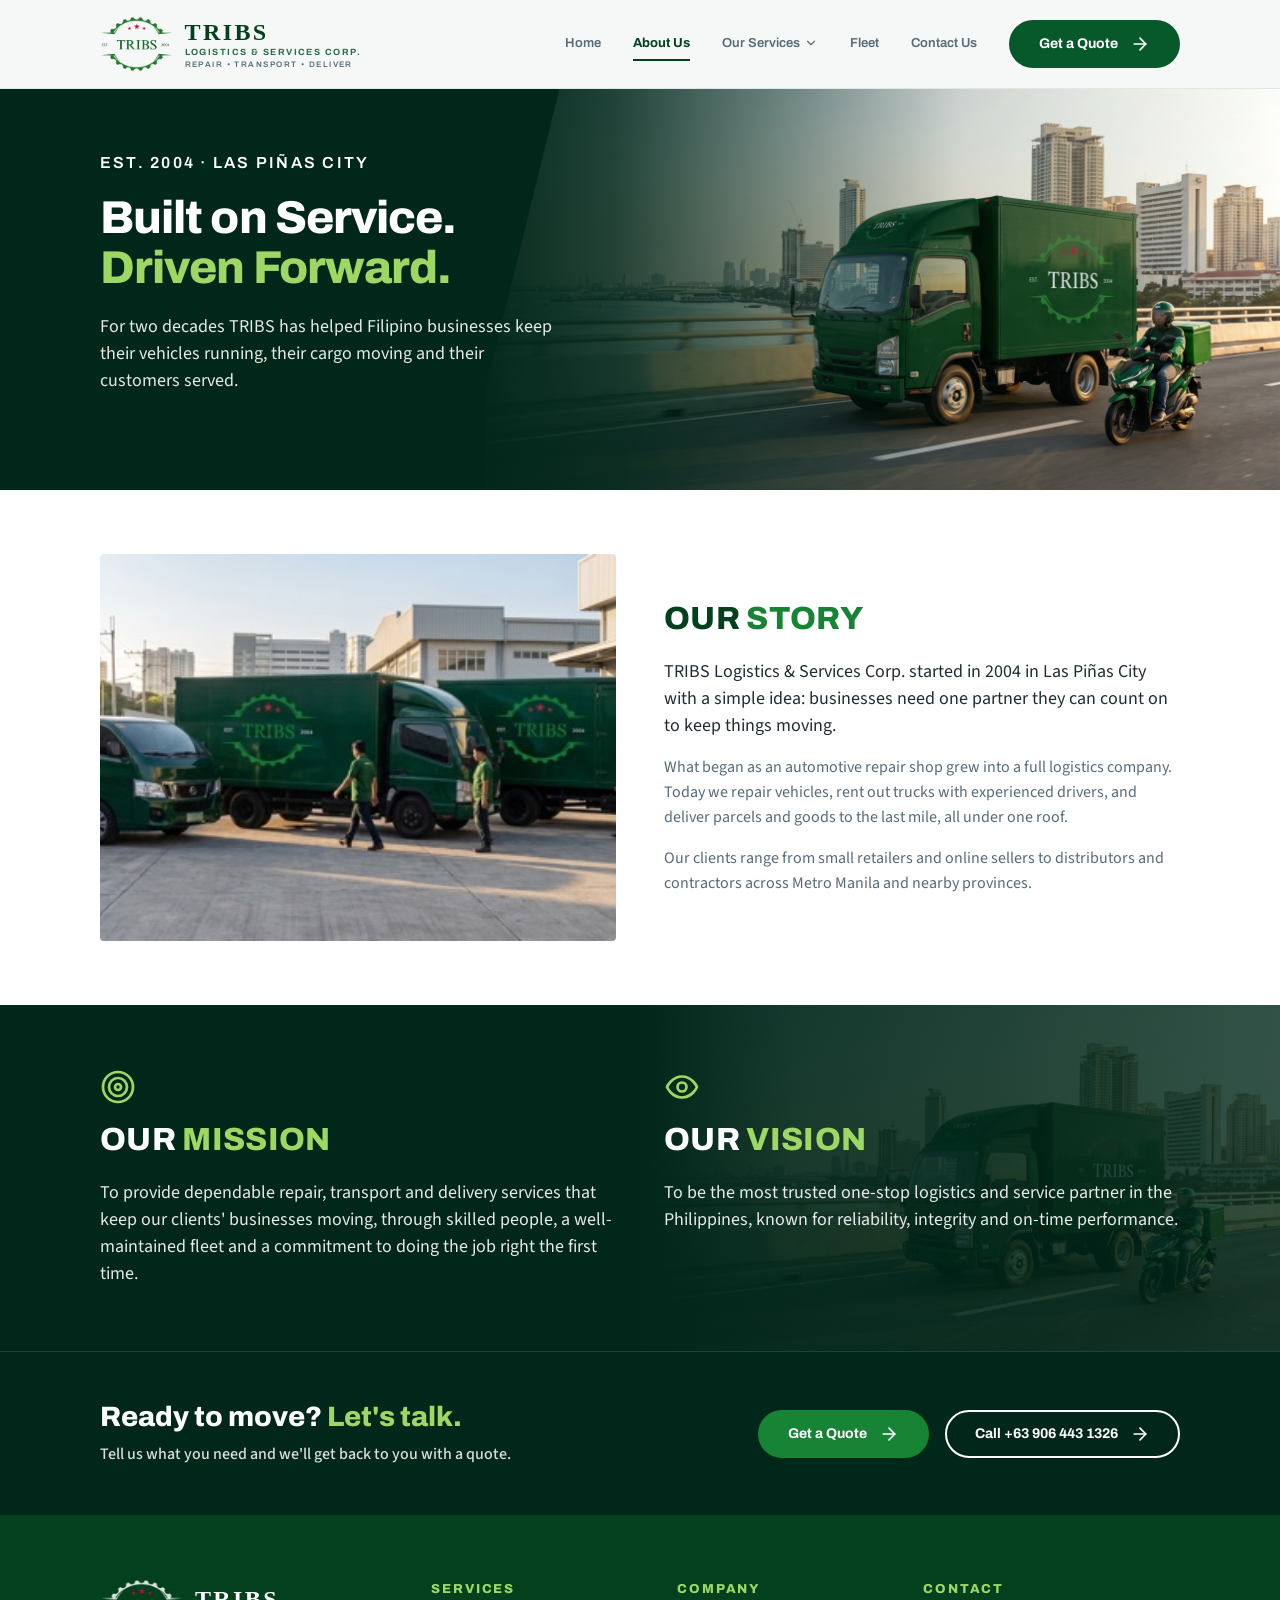
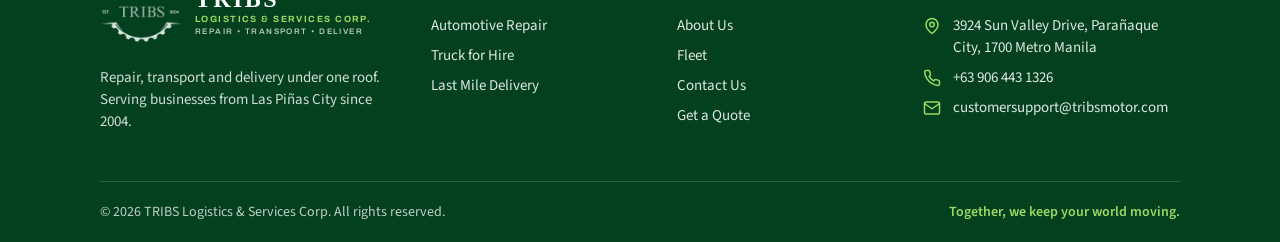
==== about.html @ c8622052 "TRIBS website: client review build Static site with new emblem lockup, Higgsfield photos, real conta" ====
<!doctype html>
<html lang="en-PH">
<head>
  <meta charset="utf-8">
  <meta name="viewport" content="width=device-width, initial-scale=1">
  <title>About Us | TRIBS Logistics &amp; Services Corp.</title>
  <meta name="description" content="Since 2004, TRIBS Logistics & Services Corp. has provided automotive repair, truck for hire and last-mile delivery from Las Piñas City.">
  <meta property="og:title" content="About Us | TRIBS">
  <meta property="og:description" content="One partner. Three solutions. Automotive repair, truck for hire and last-mile delivery.">
  <meta property="og:image" content="assets/photos/hero-fleet.jpg">
  <meta name="theme-color" content="#03401e">
  <link rel="icon" href="assets/logos/tribs-favicon.png">
  <link rel="preconnect" href="https://fonts.googleapis.com">
  <link rel="preconnect" href="https://fonts.gstatic.com" crossorigin>
  <link rel="stylesheet" href="css/styles.css">
</head>
<body>
  <a class="skip-link" href="#main">Skip to content</a>

  <header class="site-header">
    <div class="container header-inner">
      <a class="header-logo brand" href="index.html" aria-label="TRIBS Logistics &amp; Services Corp. home">
        <picture>
          <source srcset="assets/logos/tribs-emblem-white.png" media="(prefers-color-scheme: dark)">
          <img src="assets/logos/tribs-emblem-light.png" alt="" width="70" height="56">
        </picture>
        <span class="brand-text">
          <span class="brand-name">TRIBS</span>
          <span class="brand-sub">Logistics &amp; Services Corp.</span>
          <span class="brand-tag">Repair &bull; Transport &bull; Deliver</span>
        </span>
      </a>
      <button class="menu-toggle" type="button" aria-expanded="false" aria-controls="site-nav" aria-label="Open menu">
        <svg data-icon="menu" width="26"></svg>
      </button>
      <nav class="nav" id="site-nav" aria-label="Main">
        <ul class="nav-list">
          <li><a class="nav-link" href="index.html">Home</a></li>
          <li><a class="nav-link" href="about.html" aria-current="page">About Us</a></li>
          <li class="has-menu">
            <button class="nav-link" type="button" aria-haspopup="true" aria-expanded="false">Our Services <svg data-icon="chevron-down" width="14"></svg></button>
            <ul class="submenu">
              <li><a href="services.html#repair"><svg data-icon="wrench" width="18"></svg>Automotive Repair</a></li>
              <li><a href="services.html#truck"><svg data-icon="truck" width="18"></svg>Truck for Hire</a></li>
              <li><a href="services.html#delivery"><svg data-icon="map-pin" width="18"></svg>Last Mile Delivery</a></li>
            </ul>
          </li>
          <li><a class="nav-link" href="fleet.html">Fleet</a></li>
          <li><a class="nav-link" href="contact.html">Contact Us</a></li>
          <li class="nav-cta"><a class="btn btn-primary" href="contact.html"><span>Get a Quote</span><svg data-icon="arrow-right" width="20"></svg></a></li>
        </ul>
      </nav>
      <a class="btn btn-primary header-cta" href="contact.html"><span>Get a Quote</span><svg data-icon="arrow-right" width="20"></svg></a>
    </div>
  </header>

  <main id="main">
    <section class="hero page-hero" aria-labelledby="page-title">
      <div class="hero-media"><img src="assets/photos/hero-fleet.jpg" srcset="assets/photos/hero-fleet-800.jpg 800w, assets/photos/hero-fleet.jpg 1600w" sizes="(max-width: 760px) 100vw, 70vw" alt="" fetchpriority="high"></div>
      <div class="container hero-inner">
        <div class="hero-copy">
          <p class="eyebrow">Est. 2004 · Las Piñas City</p>
          <h1 class="display" id="page-title">Built on Service. <span class="accent">Driven Forward.</span></h1>
          <p class="lead">For two decades TRIBS has helped Filipino businesses keep their vehicles running, their cargo moving and their customers served.</p>
        </div>
      </div>
    </section>

    <section class="section" aria-labelledby="story-title">
      <div class="container split">
        <div class="split-media"><img src="assets/photos/service-truck.jpg" srcset="assets/photos/service-truck-600.jpg 600w, assets/photos/service-truck.jpg 1200w" sizes="(max-width: 900px) 100vw, 33vw" alt="TRIBS trucks lined up at the depot" loading="lazy"></div>
        <div class="split-copy">
          <div class="st st-start">
            <h2 class="st-text" id="story-title">Our <span class="st-accent">Story</span></h2>
          </div>
          <p class="lead">TRIBS Logistics &amp; Services Corp. started in 2004 in Las Piñas City with a simple idea: businesses need one partner they can count on to keep things moving.</p>
          <p>What began as an automotive repair shop grew into a full logistics company. Today we repair vehicles, rent out trucks with experienced drivers, and deliver parcels and goods to the last mile, all under one roof.</p>
          <p>Our clients range from small retailers and online sellers to distributors and contractors across Metro Manila and nearby provinces.</p>
        </div>
      </div>
    </section>


    <section class="section band-inverse on-inverse" aria-label="Mission and vision">
      <div class="band-media"><img src="assets/photos/hero-fleet.jpg" srcset="assets/photos/hero-fleet-800.jpg 800w, assets/photos/hero-fleet.jpg 1600w" sizes="(max-width: 760px) 100vw, 70vw" alt="" loading="lazy"></div>
      <div class="container">
        <div class="mv-grid">
          <div class="mv-item">
            <svg data-icon="target" width="36" stroke-width="1.8"></svg>
            <div class="st st-start">
              <h2 class="st-text">Our <span class="st-accent">Mission</span></h2>
            </div>
            <p class="lead">To provide dependable repair, transport and delivery services that keep our clients' businesses moving, through skilled people, a well-maintained fleet and a commitment to doing the job right the first time.</p>
          </div>
          <div class="mv-item">
            <svg data-icon="eye" width="36" stroke-width="1.8"></svg>
            <div class="st st-start">
              <h2 class="st-text">Our <span class="st-accent">Vision</span></h2>
            </div>
            <p class="lead">To be the most trusted one-stop logistics and service partner in the Philippines, known for reliability, integrity and on-time performance.</p>
          </div>
        </div>
      </div>
    </section>


    <!-- CTA -->
    <section class="cta-band" aria-labelledby="cta-title">
      <div class="container cta-inner">
        <div>
          <h2 id="cta-title">Ready to move? <span>Let's talk.</span></h2>
          <p>Tell us what you need and we'll get back to you with a quote.</p>
        </div>
        <div class="btn-row">
          <a class="btn btn-bright" href="contact.html"><span>Get a Quote</span><svg data-icon="arrow-right" width="20"></svg></a>
          <a class="btn btn-inverse" href="tel:+639064431326"><span>Call +63 906 443 1326</span><svg data-icon="arrow-right" width="20"></svg></a>
        </div>
      </div>
    </section>
  </main>

  <footer class="site-footer">
    <div class="container">
      <div class="footer-grid">
        <div>
          <a class="footer-logo brand" href="index.html" aria-label="TRIBS Logistics &amp; Services Corp. home">
            <img src="assets/logos/tribs-emblem-white.png" alt="" width="80" height="64" loading="lazy">
            <span class="brand-text">
              <span class="brand-name">TRIBS</span>
              <span class="brand-sub">Logistics &amp; Services Corp.</span>
              <span class="brand-tag">Repair &bull; Transport &bull; Deliver</span>
            </span>
          </a>
          <p class="footer-about">Repair, transport and delivery under one roof. Serving businesses from Las Piñas City since 2004.</p>
        </div>
        <div>
          <h2 class="footer-head">Services</h2>
          <ul class="footer-links">
            <li><a href="services.html#repair">Automotive Repair</a></li>
            <li><a href="services.html#truck">Truck for Hire</a></li>
            <li><a href="services.html#delivery">Last Mile Delivery</a></li>
          </ul>
        </div>
        <div>
          <h2 class="footer-head">Company</h2>
          <ul class="footer-links">
            <li><a href="about.html">About Us</a></li>
            <li><a href="fleet.html">Fleet</a></li>
            <li><a href="contact.html">Contact Us</a></li>
            <li><a href="contact.html">Get a Quote</a></li>
          </ul>
        </div>
        <div>
          <h2 class="footer-head">Contact</h2>
          <ul class="footer-links footer-contact">
            <li><svg data-icon="map-pin" width="18"></svg><span>3924 Sun Valley Drive, Parañaque City, 1700 Metro Manila</span></li>
            <li><svg data-icon="phone" width="18"></svg><a href="tel:+639064431326">+63 906 443 1326</a></li>
            <li><svg data-icon="mail" width="18"></svg><a href="mailto:customersupport@tribsmotor.com">customersupport@tribsmotor.com</a></li>
          </ul>
        </div>
      </div>
      <div class="footer-bottom">
        <span>&copy; <span data-year>2026</span> TRIBS Logistics &amp; Services Corp. All rights reserved.</span>
        <strong>Together, we keep your world moving.</strong>
      </div>
    </div>
  </footer>

  <script src="js/main.js"></script>
</body>
</html>
---- css/styles.css ----
/* TRIBS Logistics & Services Corp. — site styles
   Tokens mirror the TRIBS design system (tokens.json). */

@import url("https://fonts.googleapis.com/css2?family=Archivo:wght@600;700;800;900&family=Source+Sans+3:wght@400;500;600;700&display=swap");

:root {
  /* Brand (fixed in every theme) */
  --forest-900: #01271a;
  --forest-800: #03401e;
  --forest-700: #07582a;
  --forest-600: #178335;
  --lime-400: #9ed864;
  --star-red: #c8141c;

  /* Semantic — light */
  --surface: #ffffff;
  --surface-soft: #f5f8f6;
  --surface-card: #ffffff;
  --surface-inverse: var(--forest-800);
  --border: #dfe8e2;
  --heading: var(--forest-800);
  --ink: #1f2d33;
  --ink-muted: #566b78;
  --ink-accent: #2d6b4c;
  --on-inverse: #ffffff;
  --accent-on-inverse: var(--lime-400);
  --action: var(--forest-700);
  --action-hover: var(--forest-800);
  --on-action: #ffffff;
  --icon-disc: var(--forest-800);
  --focus: var(--forest-600);
  --focus-on-inverse: var(--lime-400);

  /* Type */
  --font-display: Archivo, "Helvetica Neue", Arial, sans-serif;
  --font-sans: "Source Sans 3", "Helvetica Neue", Arial, sans-serif;

  /* Spacing */
  --space-1: 4px;
  --space-2: 8px;
  --space-3: 12px;
  --space-4: 16px;
  --space-5: 20px;
  --space-6: 32px;
  --space-7: 48px;
  --space-8: 64px;

  /* Radius */
  --radius-sm: 4px;
  --radius-md: 8px;
  --radius-pill: 999px;
  --radius-full: 50%;

  /* Shadow */
  --shadow-card: 0 2px 12px rgba(3, 64, 30, 0.08);
  --shadow-disc: 0 0 0 5px #ffffff;

  --content-max: 1080px;
  --header-h: 88px;
}

@media (prefers-color-scheme: dark) {
  :root {
    --surface: #07140e;
    --surface-soft: #0d2218;
    --surface-card: #10281c;
    --surface-inverse: #0a3319;
    --border: #23402f;
    --heading: #e6f3ea;
    --ink: #e2ebe6;
    --ink-muted: #a5b8b0;
    --ink-accent: #9fd3ac;
    --action: var(--lime-400);
    --action-hover: #b6e68a;
    --on-action: var(--forest-900);
    --icon-disc: #178335;
    --focus: var(--lime-400);
    --shadow-card: 0 2px 12px rgba(0, 0, 0, 0.4);
    --shadow-disc: 0 0 0 5px #10281c;
  }
}

/* ---------- Base ---------- */
*, *::before, *::after { box-sizing: border-box; }
html { scroll-behavior: smooth; scroll-padding-top: var(--header-h); }
body {
  margin: 0;
  background: var(--surface);
  color: var(--ink);
  font: 400 16px/25px var(--font-sans);
  -webkit-font-smoothing: antialiased;
}
img { max-width: 100%; display: block; }
a { color: inherit; }
h1, h2, h3, h4 { color: var(--heading); margin: 0; font-family: var(--font-display); }
p { margin: 0; }
:focus-visible { outline: 2px solid var(--focus); outline-offset: 2px; }
.on-inverse :focus-visible, .hero :focus-visible, .band-inverse :focus-visible, .site-footer :focus-visible { outline-color: var(--focus-on-inverse); }

.container { width: 100%; max-width: calc(var(--content-max) + 2 * var(--space-7)); margin: 0 auto; padding-left: var(--space-7); padding-right: var(--space-7); }
.section { padding: var(--space-8) 0; }
.section-soft { background: var(--surface-soft); }
.stack-6 > * + * { margin-top: var(--space-6); }
.visually-hidden { position: absolute !important; width: 1px; height: 1px; overflow: hidden; clip: rect(0 0 0 0); white-space: nowrap; }
.skip-link { font-family: var(--font-display); position: absolute; left: var(--space-4); top: -60px; z-index: 100; background: var(--action); color: var(--on-action); padding: var(--space-2) var(--space-4); border-radius: var(--radius-pill); font-weight: 700; text-decoration: none; }
.skip-link:focus { top: var(--space-3); }

.icon { display: inline-block; flex: none; vertical-align: middle; }

/* ---------- Button ---------- */
.btn {
  display: inline-flex; align-items: center; gap: var(--space-3);
  font: 700 14px/20px var(--font-display);
  padding: 12px 28px; border-radius: var(--radius-pill);
  border: 2px solid transparent; text-decoration: none; cursor: pointer;
  transition: background-color .15s ease, color .15s ease;
  white-space: nowrap;
}
.btn .icon { transition: transform .15s ease; }
.btn:hover .icon { transform: translateX(3px); }
.btn-primary { background: var(--action); color: var(--on-action); }
.btn-primary:hover { background: var(--action-hover); }
.btn-bright { background: var(--forest-600); color: #ffffff; }
.btn-bright:hover { background: var(--forest-700); }
.btn-bright:focus-visible, .btn-inverse:focus-visible { outline-color: var(--focus-on-inverse); }
.btn-outline { background: transparent; color: var(--heading); border-color: var(--heading); }
.btn-outline:hover { background: var(--surface-soft); }
.btn-inverse { background: transparent; color: var(--on-inverse); border-color: var(--on-inverse); }
.btn-inverse:hover { background: rgba(255, 255, 255, 0.1); }
.btn-link { padding: 0; background: none; color: var(--ink-accent); gap: var(--space-2); border-radius: var(--radius-sm); }
.btn-link:hover span { text-decoration: underline; text-underline-offset: 3px; }
.btn-row { display: flex; flex-wrap: wrap; gap: var(--space-4); }

/* ---------- Icon disc ---------- */
.disc { display: inline-grid; place-items: center; border-radius: var(--radius-full); background: var(--icon-disc); color: #ffffff; flex: none; }
.disc-lg { width: 80px; height: 80px; }
.disc-md { width: 56px; height: 56px; }
.disc-ring { box-shadow: var(--shadow-disc); }

/* ---------- Section title ---------- */
.st { display: flex; align-items: center; justify-content: center; gap: var(--space-6); margin-bottom: var(--space-7); }
.st-text { font-size: 32px; line-height: 38px; font-weight: 800; letter-spacing: 0.01em; text-transform: uppercase; color: var(--heading); text-align: center; }
.st-rule { width: 56px; height: 2px; background: var(--heading); flex: none; }
.st-start { flex-direction: column; align-items: flex-start; margin-bottom: var(--space-5); }
.st-start .st-text { text-align: left; }
.st-accent { color: var(--forest-600); }
.on-inverse .st-text { color: var(--on-inverse); }
.on-inverse .st-accent { color: var(--accent-on-inverse); }
.on-inverse .st-rule { background: var(--on-inverse); }
.section-intro { max-width: 640px; margin: calc(-1 * var(--space-6)) auto var(--space-7); text-align: center; color: var(--ink-muted); font-size: 16px; line-height: 24px; font-weight: 500; }

/* ---------- Header ---------- */
.site-header { position: sticky; top: 0; z-index: 50; background: var(--surface-soft); border-bottom: 1px solid var(--border); }
.header-inner { display: flex; align-items: center; gap: var(--space-6); min-height: var(--header-h); }
.brand { display: inline-flex; align-items: center; gap: var(--space-3); flex: none; text-decoration: none; color: var(--heading); }
.brand img { height: 56px; width: auto; }
.brand-text { display: flex; flex-direction: column; line-height: 1; white-space: nowrap; }
.brand-name { font: 800 24px/1 Georgia, "Times New Roman", serif; letter-spacing: 0.1em; color: var(--heading); }
.brand-sub { margin-top: 4px; font: 700 9px/1 var(--font-display); letter-spacing: 0.16em; text-transform: uppercase; color: var(--ink-accent); }
.brand-tag { margin-top: 4px; font: 600 8px/1 var(--font-display); letter-spacing: 0.18em; text-transform: uppercase; color: var(--ink-muted); }
.nav { margin-left: auto; }
.nav-list { display: flex; align-items: center; gap: var(--space-6); list-style: none; margin: 0; padding: 0; }
.nav-link {
  display: inline-flex; align-items: center; gap: var(--space-1);
  font: 600 13px/20px var(--font-display); color: var(--ink-muted);
  text-decoration: none; white-space: nowrap; padding: 6px 0; border: 0; border-bottom: 2px solid transparent;
  background: none; cursor: pointer;
}
.nav-link:hover { color: var(--heading); }
.nav-link[aria-current="page"], .nav-link[data-current] { color: var(--heading); font-weight: 700; border-bottom-color: var(--heading); }
.has-menu { position: relative; }
.submenu {
  position: absolute; top: calc(100% + 10px); left: -16px; min-width: 220px;
  background: var(--surface-card); border: 1px solid var(--border); border-radius: var(--radius-md);
  box-shadow: var(--shadow-card); list-style: none; margin: 0; padding: var(--space-2);
  display: none;
}
.has-menu.is-open .submenu { display: block; }
.submenu a { display: flex; align-items: center; gap: var(--space-3); padding: var(--space-2) var(--space-3); border-radius: var(--radius-sm); font-family: var(--font-display); font-size: 13px; font-weight: 600; color: var(--heading); text-decoration: none; }
.submenu a:hover { background: var(--surface-soft); }
.submenu .icon { color: var(--forest-600); }
.menu-toggle { display: none; margin-left: auto; background: none; border: 0; padding: var(--space-2); color: var(--heading); cursor: pointer; border-radius: var(--radius-sm); }
.header-cta { flex: none; }
.nav-cta { display: none; }

@media (max-width: 960px) {
  :root { --header-h: 72px; }
  .header-logo img { height: 44px; }
  .header-logo .brand-name { font-size: 20px; }
  .header-logo .brand-tag { display: none; }
  .menu-toggle { display: inline-grid; place-items: center; order: 3; margin-left: 0; }
  .header-inner { gap: var(--space-3); }
  .header-cta { order: 2; margin-left: auto; padding: 8px 16px; font-size: 13px; }
  .nav {
    position: absolute; left: 0; right: 0; top: 100%;
    background: var(--surface-soft); border-bottom: 1px solid var(--border);
    padding: var(--space-2) var(--space-4) var(--space-5);
    display: none;
  }
  .site-header.nav-open .nav { display: block; }
  .nav-list { flex-direction: column; align-items: stretch; gap: 0; }
  .nav-link { width: 100%; padding: var(--space-3) 0; font-size: 15px; border-bottom: 1px solid var(--border); justify-content: space-between; }
  .nav-link[aria-current="page"], .nav-link[data-current] { border-bottom-color: var(--border); }
  .submenu { position: static; box-shadow: none; border: 0; background: none; padding: 0 0 var(--space-2) var(--space-3); }
  .nav-cta { display: none; margin-top: var(--space-4); }
}
@media (max-width: 420px) {
  .header-logo img { height: 40px; }
  .header-logo .brand-text { display: none; }
  .header-cta .icon { display: none; }
}
@media (max-width: 359px) {
  .header-cta { display: none; }
  .menu-toggle { margin-left: auto; }
  .nav-cta { display: block; }
}

/* ---------- Hero ---------- */
.hero { position: relative; background: var(--forest-900); color: var(--on-inverse); overflow: hidden; isolation: isolate; }
.hero-media { position: absolute; inset: 0 0 0 38%; z-index: -2; }
.hero-media img { width: 100%; height: 100%; object-fit: cover; }
.hero::before {
  content: ""; position: absolute; inset: 0; z-index: -1;
  background:
    linear-gradient(90deg, var(--forest-900) 0%, var(--forest-900) 36%, rgba(1, 39, 26, 0.85) 48%, rgba(1, 39, 26, 0.15) 75%, rgba(1, 39, 26, 0) 100%);
}
.hero::after {
  /* the single diagonal edge between text panel and photo */
  content: ""; position: absolute; top: 0; bottom: 0; left: 36%; width: 14%; z-index: -1;
  background: var(--forest-900); clip-path: polygon(0 0, 55% 0, 0 100%);
}
.hero-inner { padding-top: var(--space-8); padding-bottom: calc(var(--space-8) + var(--space-6)); min-height: 520px; display: flex; align-items: center; }
.hero-copy { max-width: 540px; }
.eyebrow { display: block; font-family: var(--font-display); font-size: 16px; line-height: 20px; font-weight: 600; letter-spacing: 0.14em; text-transform: uppercase; color: var(--on-inverse); margin-bottom: var(--space-5); }
.display { font-size: 46px; line-height: 50px; font-weight: 800; letter-spacing: -0.02em; color: var(--on-inverse); }
.display .accent { display: block; color: var(--accent-on-inverse); }
.lead { font-size: 18px; line-height: 27px; font-weight: 400; }
.hero .lead { margin: var(--space-5) 0 var(--space-6); color: rgba(255, 255, 255, 0.9); max-width: 460px; }

.page-hero .hero-inner { min-height: 340px; padding-bottom: var(--space-8); }

@media (max-width: 760px) {
  .hero-media { inset: 0; }
  .hero::before { background: linear-gradient(180deg, rgba(1, 39, 26, 0.55) 0%, var(--forest-900) 72%); }
  .hero::after { display: none; }
  .hero-inner { min-height: 560px; align-items: flex-end; padding-top: var(--space-7); padding-bottom: calc(var(--space-7) + var(--space-7)); }
  .page-hero .hero-inner { min-height: 300px; padding-bottom: var(--space-7); }
  .eyebrow { font-size: 12px; line-height: 18px; margin-bottom: var(--space-4); }
  .display { font-size: 34px; line-height: 40px; }
}

/* ---------- Service strip (hero overlap) ---------- */
.service-strip { position: relative; z-index: 2; margin-top: calc(-1 * var(--space-7)); }
.strip { display: grid; grid-template-columns: repeat(3, 1fr); background: var(--surface-card); border: 1px solid var(--border); border-radius: var(--radius-sm); box-shadow: var(--shadow-card); }
.strip a { display: flex; align-items: center; gap: var(--space-4); padding: var(--space-5); text-decoration: none; }
.strip a + a { border-left: 1px solid var(--border); }
.strip a:hover .strip-title { text-decoration: underline; text-underline-offset: 3px; }
.strip-title { display: block; font-family: var(--font-display); font-size: 15px; line-height: 20px; font-weight: 800; text-transform: uppercase; color: var(--heading); }
.strip-sub { display: block; font-size: 14px; line-height: 18px; color: var(--ink-muted); }
@media (max-width: 760px) {
  .strip { grid-template-columns: 1fr; }
  .strip a { padding: var(--space-3) var(--space-4); }
  .strip .disc-md { width: 44px; height: 44px; }
  .strip a + a { border-left: 0; border-top: 1px solid var(--border); }
}

/* ---------- Service card ---------- */
.card-grid { display: grid; grid-template-columns: repeat(3, minmax(0, 1fr)); gap: var(--space-4); }
.card { position: relative; display: flex; flex-direction: column; background: var(--surface-card); border: 1px solid var(--border); border-radius: var(--radius-sm); box-shadow: var(--shadow-card); overflow: hidden; }
.card-media { aspect-ratio: 16 / 7; background: var(--forest-800); }
.card-media img { width: 100%; height: 100%; object-fit: cover; }
.card-body { padding: 0 var(--space-5) var(--space-5); display: flex; flex-direction: column; gap: var(--space-2); flex: 1; }
.card-disc { position: relative; margin-top: -40px; margin-bottom: var(--space-3); }
.card-title { font-size: 19px; line-height: 26px; font-weight: 800; letter-spacing: 0.01em; text-transform: uppercase; color: var(--heading); }
.card-sub { font-size: 16px; line-height: 22px; font-weight: 600; color: var(--ink-accent); }
.card-text { margin: var(--space-2) 0 var(--space-4); font-size: 15px; line-height: 22px; color: var(--ink-muted); flex: 1; }
.card-body .btn-link { align-self: flex-start; }
@media (max-width: 900px) { .card-grid { grid-template-columns: 1fr; max-width: 520px; margin: 0 auto; } }

/* ---------- Feature row ---------- */
.feature-row { display: grid; grid-template-columns: repeat(5, 1fr); }
.feature { display: flex; flex-direction: column; align-items: center; text-align: center; gap: var(--space-2); padding: 0 var(--space-4); }
.feature + .feature { border-left: 1px solid var(--border); }
.feature-title { margin-top: var(--space-2); font-size: 15px; line-height: 20px; font-weight: 700; color: var(--heading); }
.feature-text { font-size: 14px; line-height: 20px; color: var(--ink-muted); }
@media (max-width: 900px) {
  .feature-row { grid-template-columns: repeat(2, 1fr); row-gap: var(--space-6); }
  .feature + .feature { border-left: 0; }
  .feature:nth-child(even) { border-left: 1px solid var(--border); }
  .feature:last-child:nth-child(odd) { grid-column: 1 / -1; }
}

/* ---------- Inverse band (Mission / Vision) ---------- */
.band-inverse { position: relative; background: var(--surface-inverse); color: var(--on-inverse); overflow: hidden; isolation: isolate; }
.band-inverse .band-media { position: absolute; inset: 0 0 0 50%; z-index: -2; }
.band-inverse .band-media img { width: 100%; height: 100%; object-fit: cover; }
.band-inverse::before { content: ""; position: absolute; inset: 0; z-index: -1; background: linear-gradient(90deg, var(--forest-900) 0%, var(--forest-900) 50%, rgba(1, 39, 26, 0.9) 62%, rgba(1, 39, 26, 0.8) 100%); }
.mv-grid { display: grid; grid-template-columns: 1fr 1fr; gap: var(--space-7); }
.mv-item .lead { color: rgba(255, 255, 255, 0.9); }
.mv-item .icon { color: var(--accent-on-inverse); margin-bottom: var(--space-4); }
@media (max-width: 760px) {
  .mv-grid { grid-template-columns: 1fr; }
  .band-inverse .band-media { inset: 0; opacity: 0.35; }
}

/* ---------- Split (text + image) ---------- */
.split { display: grid; grid-template-columns: 1fr 1fr; gap: var(--space-7); align-items: center; }
.split-media img { width: 100%; aspect-ratio: 4 / 3; object-fit: cover; border-radius: var(--radius-sm); }
.split-copy p + p { margin-top: var(--space-4); }
.split-copy .lead { color: var(--ink); }
.split-copy p { color: var(--ink-muted); }
.split-copy .btn-row { margin-top: var(--space-6); }
.split.reverse .split-media { order: 2; }
@media (max-width: 860px) { .split { grid-template-columns: 1fr; } .split.reverse .split-media { order: 0; } }

.check-list { list-style: none; margin: var(--space-5) 0 0; padding: 0; display: grid; gap: var(--space-3); }
.check-list li { display: flex; gap: var(--space-3); align-items: flex-start; color: var(--ink); font-size: 16px; line-height: 24px; }
.check-list .icon { color: var(--forest-600); margin-top: 1px; }

/* ---------- Process steps ---------- */
.steps { display: grid; grid-template-columns: repeat(3, 1fr); gap: var(--space-6); counter-reset: step; list-style: none; margin: 0; padding: 0; }
.step { border-top: 2px solid var(--heading); padding-top: var(--space-4); }
.step::before { counter-increment: step; font-family: var(--font-display); content: "0" counter(step); display: block; font-size: 13px; font-weight: 800; letter-spacing: 0.14em; color: var(--forest-600); margin-bottom: var(--space-2); }
.step h3 { font-size: 17px; line-height: 24px; font-weight: 700; margin-bottom: var(--space-2); }
.step p { font-size: 16px; line-height: 24px; color: var(--ink-muted); }
@media (max-width: 760px) { .steps { grid-template-columns: 1fr; gap: var(--space-5); } }

/* ---------- Detailed service blocks ---------- */
.service-detail + .service-detail { margin-top: var(--space-8); }
.service-detail .disc { margin-bottom: var(--space-4); }
.service-detail h2 { font-size: 32px; line-height: 38px; font-weight: 800; letter-spacing: 0.01em; text-transform: uppercase; }
.service-detail .card-sub { margin: var(--space-2) 0 var(--space-4); font-size: 16px; }

/* ---------- Fleet table ---------- */
.fleet-grid { display: grid; grid-template-columns: repeat(3, minmax(0, 1fr)); gap: var(--space-4); }
.fleet-card { background: var(--surface-card); border: 1px solid var(--border); border-radius: var(--radius-sm); box-shadow: var(--shadow-card); padding: var(--space-5); display: flex; flex-direction: column; gap: var(--space-2); }
.fleet-card .disc { margin-bottom: var(--space-3); }
.fleet-card h3 { font-size: 18px; line-height: 24px; font-weight: 800; text-transform: uppercase; }
.fleet-card p { font-size: 15px; line-height: 22px; color: var(--ink-muted); }
.spec { list-style: none; margin: var(--space-3) 0 0; padding: var(--space-3) 0 0; border-top: 1px solid var(--border); display: grid; gap: var(--space-1); font-size: 15px; line-height: 22px; }
.spec li { display: flex; justify-content: space-between; gap: var(--space-4); }
.spec span:first-child { color: var(--ink-muted); }
.spec span:last-child { color: var(--heading); font-weight: 600; text-align: right; }
@media (max-width: 900px) { .fleet-grid { grid-template-columns: 1fr; max-width: 520px; margin: 0 auto; } }

/* ---------- Contact ---------- */
.contact-grid { display: grid; grid-template-columns: 1fr 1.4fr; gap: var(--space-7); align-items: start; }
.contact-list { list-style: none; margin: 0; padding: 0; display: grid; gap: var(--space-5); }
.contact-list li { display: flex; gap: var(--space-4); align-items: flex-start; }
.contact-list h3 { font-size: 15px; line-height: 20px; font-weight: 700; }
.contact-list p, .contact-list a { font-size: 16px; line-height: 24px; color: var(--ink-muted); text-decoration: none; }
.contact-list a:hover { text-decoration: underline; color: var(--heading); }
.form { background: var(--surface-card); border: 1px solid var(--border); border-radius: var(--radius-sm); box-shadow: var(--shadow-card); padding: var(--space-6); display: grid; grid-template-columns: 1fr 1fr; gap: var(--space-4); }
.field { display: flex; flex-direction: column; gap: var(--space-2); }
.field-full { grid-column: 1 / -1; }
.field label { font-family: var(--font-display); font-size: 13px; line-height: 20px; font-weight: 700; color: var(--heading); }
.field input, .field select, .field textarea {
  font: 400 16px/22px var(--font-sans); color: var(--ink);
  background: var(--surface); border: 1px solid var(--border); border-radius: var(--radius-md);
  padding: 10px 12px; width: 100%;
}
.field input:hover, .field select:hover, .field textarea:hover { border-color: var(--ink-muted); }
.field input:focus-visible, .field select:focus-visible, .field textarea:focus-visible { outline: 2px solid var(--focus); outline-offset: 0; border-color: var(--focus); }
.field textarea { min-height: 130px; resize: vertical; }
.field [aria-invalid="true"] { border-color: var(--star-red); }
.field-error { font-size: 12px; line-height: 18px; color: var(--star-red); min-height: 0; }
.form-note { grid-column: 1 / -1; font-size: 14px; line-height: 20px; color: var(--ink-muted); }
.form-status { grid-column: 1 / -1; font-size: 14px; line-height: 22px; font-weight: 600; color: var(--ink-accent); }
.form .btn { justify-self: start; }
@media (prefers-color-scheme: dark) { .field [aria-invalid="true"] { border-color: #ff8a8f; } .field-error { color: #ff8a8f; } }
@media (max-width: 860px) { .contact-grid { grid-template-columns: 1fr; } }
@media (max-width: 560px) { .form { grid-template-columns: 1fr; padding: var(--space-5); } }

.map-embed { margin-top: var(--space-6); border-radius: var(--radius-sm); overflow: hidden; border: 1px solid var(--border); aspect-ratio: 16 / 10; background: var(--surface-soft); }
.map-embed iframe { width: 100%; height: 100%; border: 0; display: block; }

/* ---------- CTA band ---------- */
.cta-band { background: var(--forest-900); color: var(--on-inverse); border-top: 1px solid rgba(255, 255, 255, 0.12); }
.cta-inner { display: flex; align-items: center; justify-content: space-between; gap: var(--space-6); padding-top: var(--space-7); padding-bottom: var(--space-7); flex-wrap: wrap; }
.cta-inner h2 { font-size: 28px; line-height: 34px; font-weight: 800; color: var(--on-inverse); }
.cta-inner h2 span { color: var(--accent-on-inverse); }
.cta-inner p { margin-top: var(--space-2); color: rgba(255, 255, 255, 0.85); font-weight: 500; }

/* ---------- Footer ---------- */
.site-footer { background: var(--surface-inverse); color: var(--on-inverse); }
.footer-grid { display: grid; grid-template-columns: 1.4fr 1fr 1fr 1.2fr; gap: var(--space-6); padding: var(--space-8) 0 var(--space-7); }
.footer-logo img { height: 64px; width: auto; }
.footer-logo .brand-name { color: #ffffff; }
.footer-logo .brand-sub { color: var(--accent-on-inverse); }
.footer-logo .brand-tag { color: rgba(255, 255, 255, 0.72); }
.footer-about { margin-top: var(--space-4); font-size: 15px; line-height: 22px; color: rgba(255, 255, 255, 0.82); max-width: 300px; }
.footer-head { font-family: var(--font-display); font-size: 13px; line-height: 20px; font-weight: 800; letter-spacing: 0.14em; text-transform: uppercase; color: var(--accent-on-inverse); margin-bottom: var(--space-4); }
.footer-links { list-style: none; margin: 0; padding: 0; display: grid; gap: var(--space-2); }
.footer-links a, .footer-links li { font-size: 15px; line-height: 22px; color: rgba(255, 255, 255, 0.88); text-decoration: none; }
.footer-links a:hover { color: #ffffff; text-decoration: underline; text-underline-offset: 3px; }
.footer-contact li { display: flex; gap: var(--space-3); align-items: flex-start; }
.footer-contact .icon { color: var(--accent-on-inverse); margin-top: 2px; }
.footer-bottom { border-top: 1px solid rgba(255, 255, 255, 0.16); padding: var(--space-5) 0; display: flex; justify-content: space-between; gap: var(--space-4); flex-wrap: wrap; font-size: 14px; line-height: 20px; color: rgba(255, 255, 255, 0.75); }
.footer-bottom strong { color: var(--accent-on-inverse); font-weight: 600; }
@media (max-width: 900px) { .footer-grid { grid-template-columns: 1fr 1fr; } }
@media (max-width: 560px) { .footer-grid { grid-template-columns: 1fr; } }

/* ---------- Phones ---------- */
@media (max-width: 760px) {
  .container { padding-left: var(--space-4); padding-right: var(--space-4); }
  .section { padding: var(--space-7) 0; }
  .st { gap: var(--space-4); margin-bottom: var(--space-6); }
  .st-text { font-size: 26px; line-height: 32px; }
  .st-rule { width: 28px; }
  .section-intro { margin-top: calc(-1 * var(--space-4)); margin-bottom: var(--space-6); }
  .service-detail h2 { font-size: 26px; line-height: 32px; }
}

@media (prefers-reduced-motion: reduce) {
  html { scroll-behavior: auto; }
  * { transition: none !important; }
}
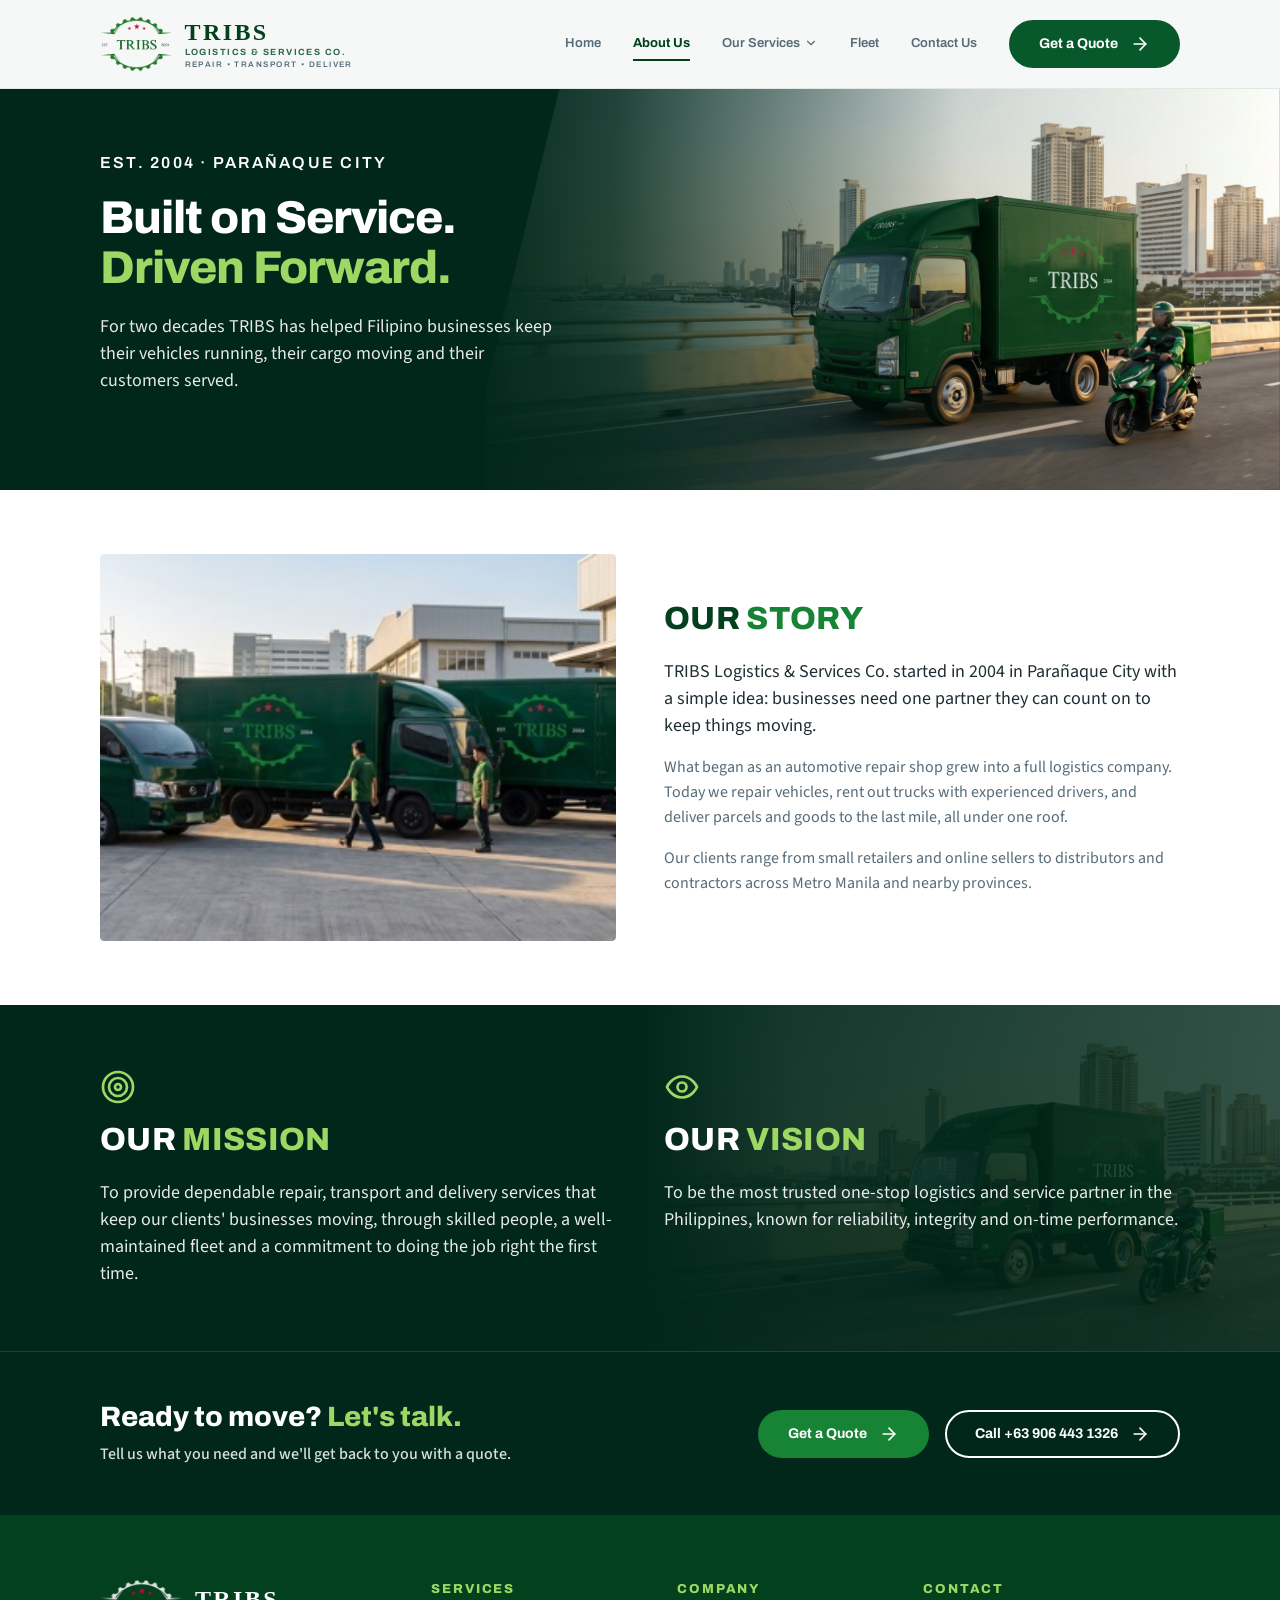
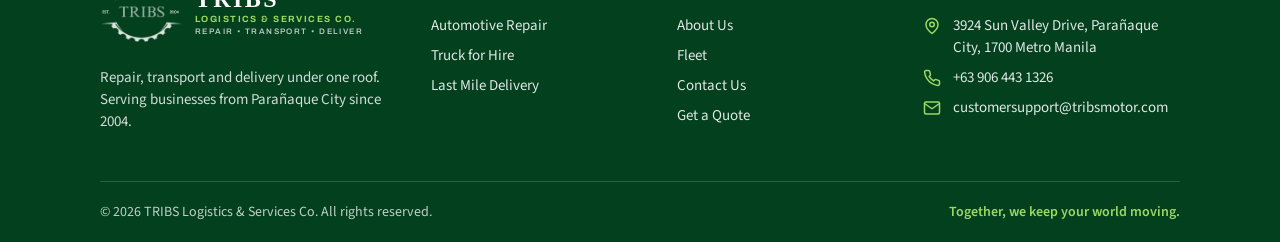
==== commit 65df9b58: "Company name to Logistics & Services Co.; Las Piñas references to Parañaque City" ====
--- a/about.html
+++ b/about.html
@@ -3,8 +3,8 @@
 <head>
   <meta charset="utf-8">
   <meta name="viewport" content="width=device-width, initial-scale=1">
-  <title>About Us | TRIBS Logistics &amp; Services Corp.</title>
-  <meta name="description" content="Since 2004, TRIBS Logistics & Services Corp. has provided automotive repair, truck for hire and last-mile delivery from Las Piñas City.">
+  <title>About Us | TRIBS Logistics &amp; Services Co.</title>
+  <meta name="description" content="Since 2004, TRIBS Logistics & Services Co. has provided automotive repair, truck for hire and last-mile delivery from Parañaque City.">
   <meta property="og:title" content="About Us | TRIBS">
   <meta property="og:description" content="One partner. Three solutions. Automotive repair, truck for hire and last-mile delivery.">
   <meta property="og:image" content="assets/photos/hero-fleet.jpg">
@@ -19,14 +19,14 @@
 
   <header class="site-header">
     <div class="container header-inner">
-      <a class="header-logo brand" href="index.html" aria-label="TRIBS Logistics &amp; Services Corp. home">
+      <a class="header-logo brand" href="index.html" aria-label="TRIBS Logistics &amp; Services Co. home">
         <picture>
           <source srcset="assets/logos/tribs-emblem-white.png" media="(prefers-color-scheme: dark)">
           <img src="assets/logos/tribs-emblem-light.png" alt="" width="70" height="56">
         </picture>
         <span class="brand-text">
           <span class="brand-name">TRIBS</span>
-          <span class="brand-sub">Logistics &amp; Services Corp.</span>
+          <span class="brand-sub">Logistics &amp; Services Co.</span>
           <span class="brand-tag">Repair &bull; Transport &bull; Deliver</span>
         </span>
       </a>
@@ -59,7 +59,7 @@
       <div class="hero-media"><img src="assets/photos/hero-fleet.jpg" srcset="assets/photos/hero-fleet-800.jpg 800w, assets/photos/hero-fleet.jpg 1600w" sizes="(max-width: 760px) 100vw, 70vw" alt="" fetchpriority="high"></div>
       <div class="container hero-inner">
         <div class="hero-copy">
-          <p class="eyebrow">Est. 2004 · Las Piñas City</p>
+          <p class="eyebrow">Est. 2004 · Parañaque City</p>
           <h1 class="display" id="page-title">Built on Service. <span class="accent">Driven Forward.</span></h1>
           <p class="lead">For two decades TRIBS has helped Filipino businesses keep their vehicles running, their cargo moving and their customers served.</p>
         </div>
@@ -73,7 +73,7 @@
           <div class="st st-start">
             <h2 class="st-text" id="story-title">Our <span class="st-accent">Story</span></h2>
           </div>
-          <p class="lead">TRIBS Logistics &amp; Services Corp. started in 2004 in Las Piñas City with a simple idea: businesses need one partner they can count on to keep things moving.</p>
+          <p class="lead">TRIBS Logistics &amp; Services Co. started in 2004 in Parañaque City with a simple idea: businesses need one partner they can count on to keep things moving.</p>
           <p>What began as an automotive repair shop grew into a full logistics company. Today we repair vehicles, rent out trucks with experienced drivers, and deliver parcels and goods to the last mile, all under one roof.</p>
           <p>Our clients range from small retailers and online sellers to distributors and contractors across Metro Manila and nearby provinces.</p>
         </div>
@@ -123,15 +123,15 @@
     <div class="container">
       <div class="footer-grid">
         <div>
-          <a class="footer-logo brand" href="index.html" aria-label="TRIBS Logistics &amp; Services Corp. home">
+          <a class="footer-logo brand" href="index.html" aria-label="TRIBS Logistics &amp; Services Co. home">
             <img src="assets/logos/tribs-emblem-white.png" alt="" width="80" height="64" loading="lazy">
             <span class="brand-text">
               <span class="brand-name">TRIBS</span>
-              <span class="brand-sub">Logistics &amp; Services Corp.</span>
+              <span class="brand-sub">Logistics &amp; Services Co.</span>
               <span class="brand-tag">Repair &bull; Transport &bull; Deliver</span>
             </span>
           </a>
-          <p class="footer-about">Repair, transport and delivery under one roof. Serving businesses from Las Piñas City since 2004.</p>
+          <p class="footer-about">Repair, transport and delivery under one roof. Serving businesses from Parañaque City since 2004.</p>
         </div>
         <div>
           <h2 class="footer-head">Services</h2>
@@ -160,7 +160,7 @@
         </div>
       </div>
       <div class="footer-bottom">
-        <span>&copy; <span data-year>2026</span> TRIBS Logistics &amp; Services Corp. All rights reserved.</span>
+        <span>&copy; <span data-year>2026</span> TRIBS Logistics &amp; Services Co. All rights reserved.</span>
         <strong>Together, we keep your world moving.</strong>
       </div>
     </div>
--- a/css/styles.css
+++ b/css/styles.css
@@ -150,7 +150,8 @@
 .section-intro { max-width: 640px; margin: calc(-1 * var(--space-6)) auto var(--space-7); text-align: center; color: var(--ink-muted); font-size: 16px; line-height: 24px; font-weight: 500; }
 
 /* ---------- Header ---------- */
-.site-header { position: sticky; top: 0; z-index: 50; background: var(--surface-soft); border-bottom: 1px solid var(--border); }
+.site-header { position: sticky; top: 0; z-index: 50; background: var(--surface-soft); border-bottom: 1px solid var(--border); transition: box-shadow .25s ease; }
+.site-header.is-scrolled { box-shadow: 0 4px 18px rgba(1, 39, 26, 0.10); }
 .header-inner { display: flex; align-items: center; gap: var(--space-6); min-height: var(--header-h); }
 .brand { display: inline-flex; align-items: center; gap: var(--space-3); flex: none; text-decoration: none; color: var(--heading); }
 .brand img { height: 56px; width: auto; }
@@ -164,7 +165,7 @@
   display: inline-flex; align-items: center; gap: var(--space-1);
   font: 600 13px/20px var(--font-display); color: var(--ink-muted);
   text-decoration: none; white-space: nowrap; padding: 6px 0; border: 0; border-bottom: 2px solid transparent;
-  background: none; cursor: pointer;
+  background: none; cursor: pointer; transition: color .15s ease, border-color .15s ease;
 }
 .nav-link:hover { color: var(--heading); }
 .nav-link[aria-current="page"], .nav-link[data-current] { color: var(--heading); font-weight: 700; border-bottom-color: var(--heading); }
@@ -173,9 +174,10 @@
   position: absolute; top: calc(100% + 10px); left: -16px; min-width: 220px;
   background: var(--surface-card); border: 1px solid var(--border); border-radius: var(--radius-md);
   box-shadow: var(--shadow-card); list-style: none; margin: 0; padding: var(--space-2);
-  display: none;
-}
-.has-menu.is-open .submenu { display: block; }
+  opacity: 0; visibility: hidden; transform: translateY(-6px); pointer-events: none;
+  transition: opacity .18s ease, transform .18s ease, visibility 0s linear .18s;
+}
+.has-menu.is-open .submenu { opacity: 1; visibility: visible; transform: none; pointer-events: auto; transition-delay: 0s; }
 .submenu a { display: flex; align-items: center; gap: var(--space-3); padding: var(--space-2) var(--space-3); border-radius: var(--radius-sm); font-family: var(--font-display); font-size: 13px; font-weight: 600; color: var(--heading); text-decoration: none; }
 .submenu a:hover { background: var(--surface-soft); }
 .submenu .icon { color: var(--forest-600); }
@@ -201,7 +203,8 @@
   .nav-list { flex-direction: column; align-items: stretch; gap: 0; }
   .nav-link { width: 100%; padding: var(--space-3) 0; font-size: 15px; border-bottom: 1px solid var(--border); justify-content: space-between; }
   .nav-link[aria-current="page"], .nav-link[data-current] { border-bottom-color: var(--border); }
-  .submenu { position: static; box-shadow: none; border: 0; background: none; padding: 0 0 var(--space-2) var(--space-3); }
+  .submenu { position: static; box-shadow: none; border: 0; background: none; padding: 0 0 var(--space-2) var(--space-3); display: none; opacity: 1; visibility: visible; transform: none; transition: none; pointer-events: auto; }
+  .has-menu.is-open .submenu { display: block; }
   .nav-cta { display: none; margin-top: var(--space-4); }
 }
 @media (max-width: 420px) {
@@ -400,6 +403,36 @@
 @media (max-width: 900px) { .footer-grid { grid-template-columns: 1fr 1fr; } }
 @media (max-width: 560px) { .footer-grid { grid-template-columns: 1fr; } }
 
+/* ---------- Motion (subtle; disabled under prefers-reduced-motion) ---------- */
+@keyframes rise { from { opacity: 0; transform: translateY(16px); } to { opacity: 1; transform: none; } }
+@keyframes settle { from { transform: scale(1.06); } to { transform: scale(1); } }
+.js-motion .hero-copy > * { animation: rise .7s cubic-bezier(.2, .7, .2, 1) both; }
+.js-motion .hero-copy > :nth-child(2) { animation-delay: .1s; }
+.js-motion .hero-copy > :nth-child(3) { animation-delay: .2s; }
+.js-motion .hero-copy > :nth-child(4) { animation-delay: .3s; }
+.js-motion .hero-media img { animation: settle 12s ease-out both; }
+.js-motion .service-strip { animation: rise .7s cubic-bezier(.2, .7, .2, 1) .35s both; }
+
+.js-motion .reveal { opacity: 0; transform: translateY(18px); transition: opacity .6s ease, transform .6s cubic-bezier(.2, .7, .2, 1); transition-delay: calc(var(--i, 0) * 90ms); }
+.js-motion .reveal.is-visible { opacity: 1; transform: none; }
+
+.card, .fleet-card { transition: transform .25s ease, box-shadow .25s ease; }
+.card:hover, .fleet-card:hover { transform: translateY(-4px); box-shadow: 0 12px 28px rgba(3, 64, 30, 0.14); }
+.card-media { overflow: hidden; }
+.card-media img, .split-media img { transition: transform .6s ease; }
+.card:hover .card-media img { transform: scale(1.04); }
+.split-media { overflow: hidden; border-radius: var(--radius-sm); }
+.split:hover .split-media img { transform: scale(1.03); }
+.disc { transition: transform .25s ease; }
+.strip a:hover .disc, .feature:hover .disc, .fleet-card:hover .disc, .contact-list li:hover .disc { transform: scale(1.06); }
+.btn { transition: background-color .15s ease, color .15s ease, transform .15s ease, box-shadow .15s ease; }
+.btn-primary:hover, .btn-bright:hover { transform: translateY(-1px); box-shadow: 0 6px 16px rgba(3, 64, 30, 0.18); }
+.footer-links a { transition: color .15s ease; }
+@media (prefers-color-scheme: dark) {
+  .site-header.is-scrolled { box-shadow: 0 4px 18px rgba(0, 0, 0, 0.45); }
+  .card:hover, .fleet-card:hover { box-shadow: 0 12px 28px rgba(0, 0, 0, 0.45); }
+}
+
 /* ---------- Phones ---------- */
 @media (max-width: 760px) {
   .container { padding-left: var(--space-4); padding-right: var(--space-4); }
@@ -413,5 +446,6 @@
 
 @media (prefers-reduced-motion: reduce) {
   html { scroll-behavior: auto; }
-  * { transition: none !important; }
-}
+  * { transition: none !important; animation: none !important; }
+  .js-motion .reveal { opacity: 1; transform: none; }
+}
